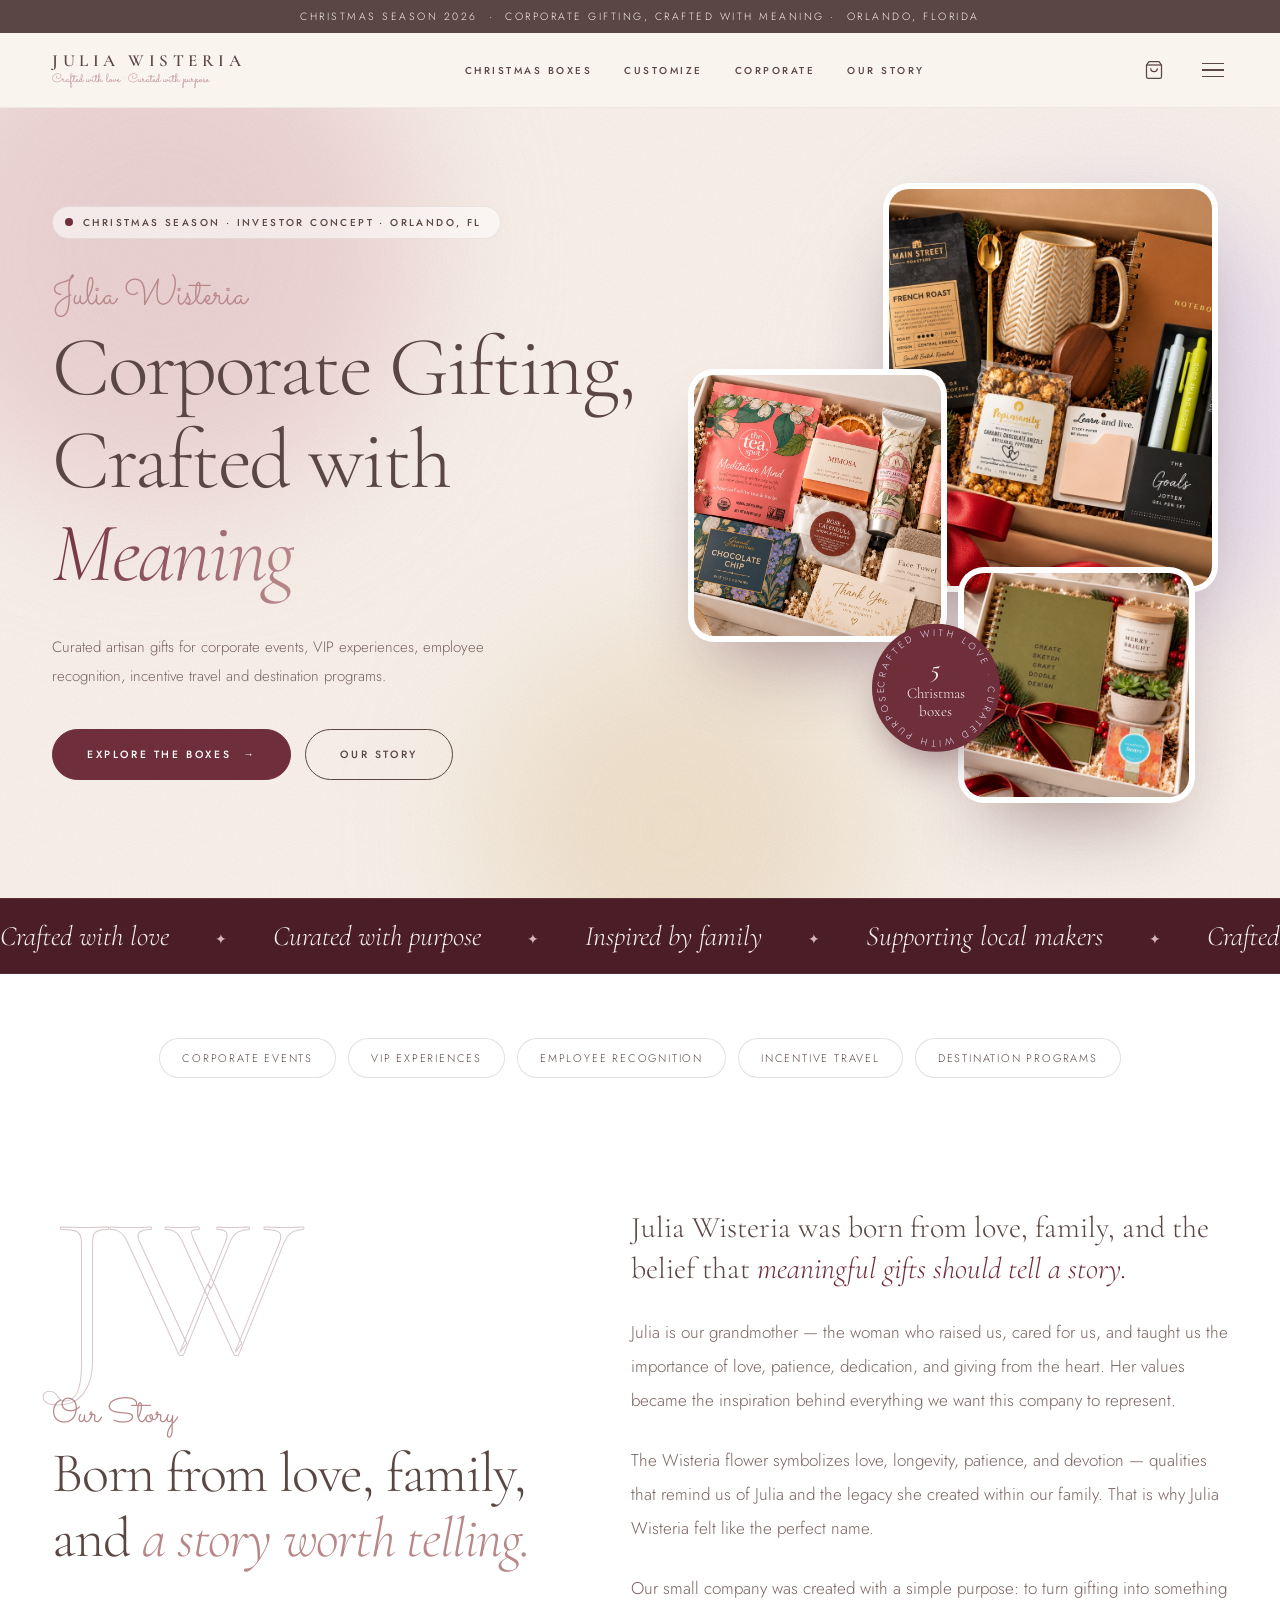
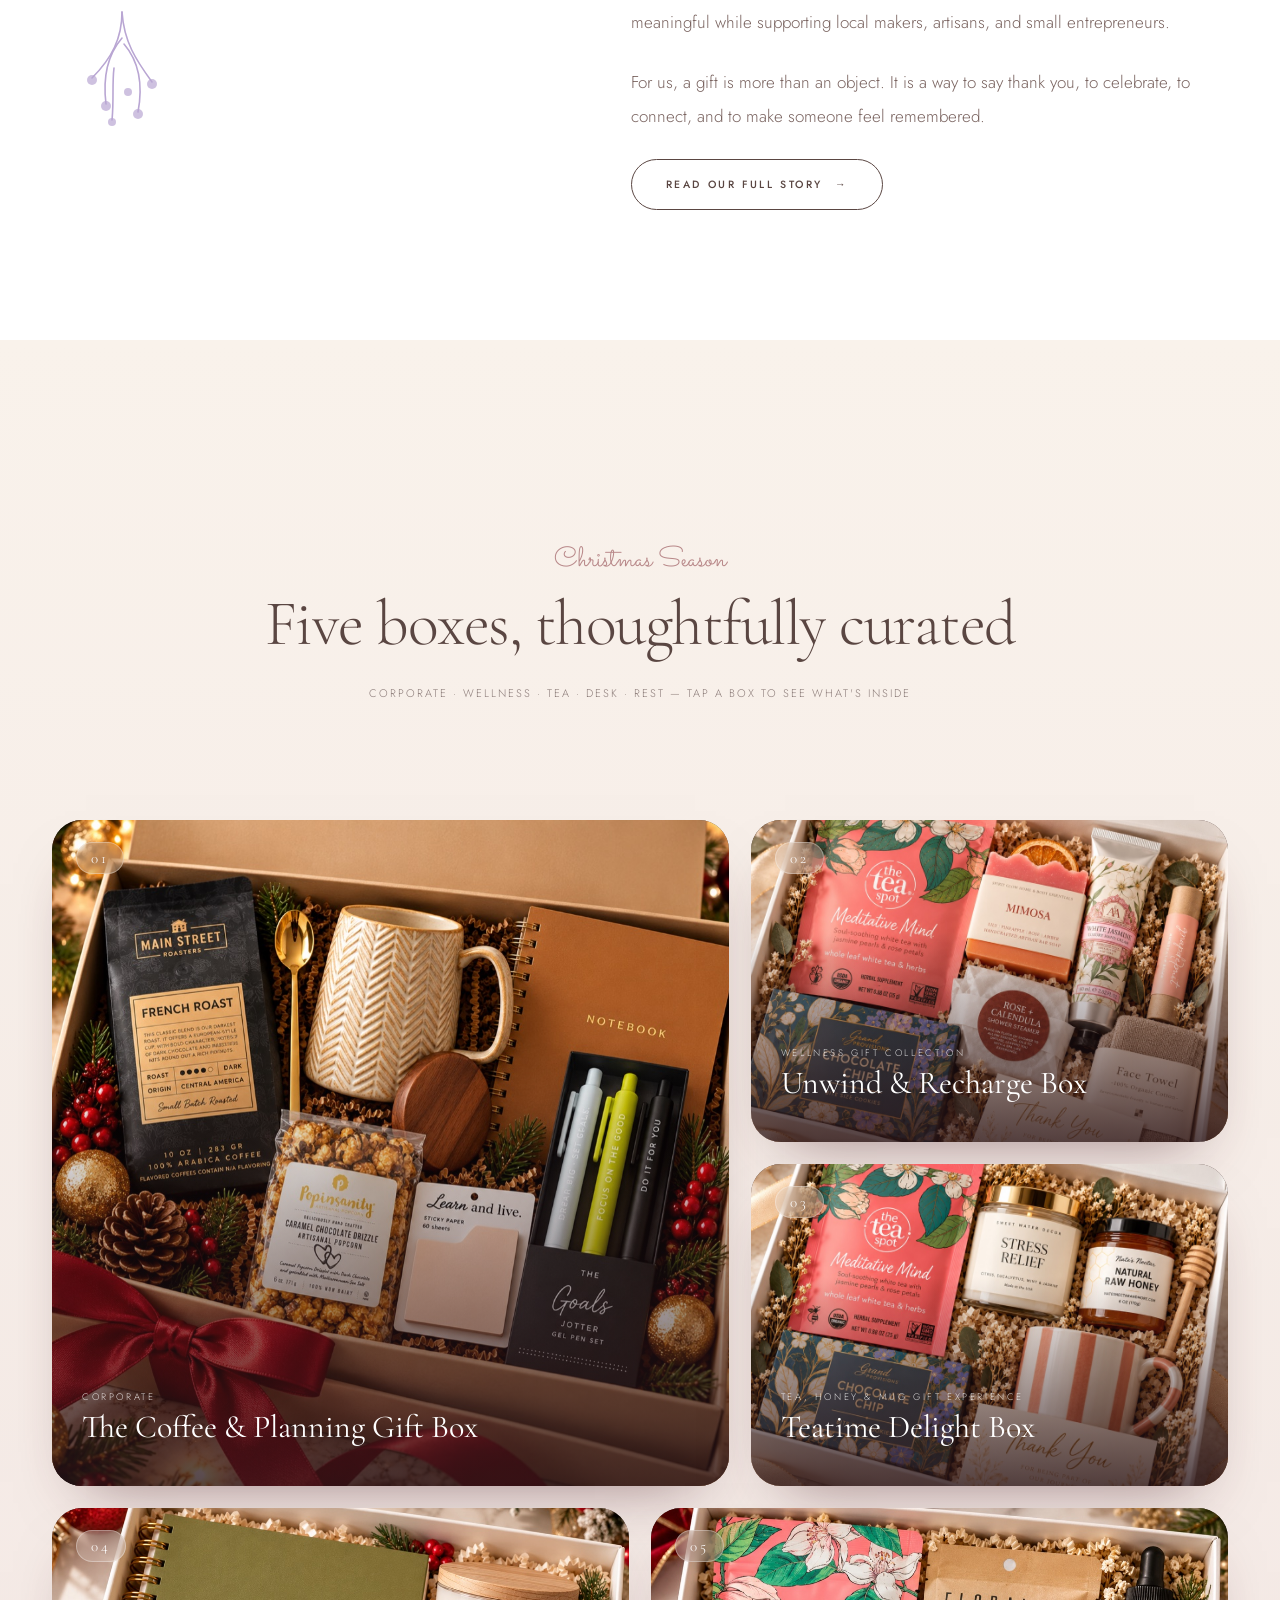
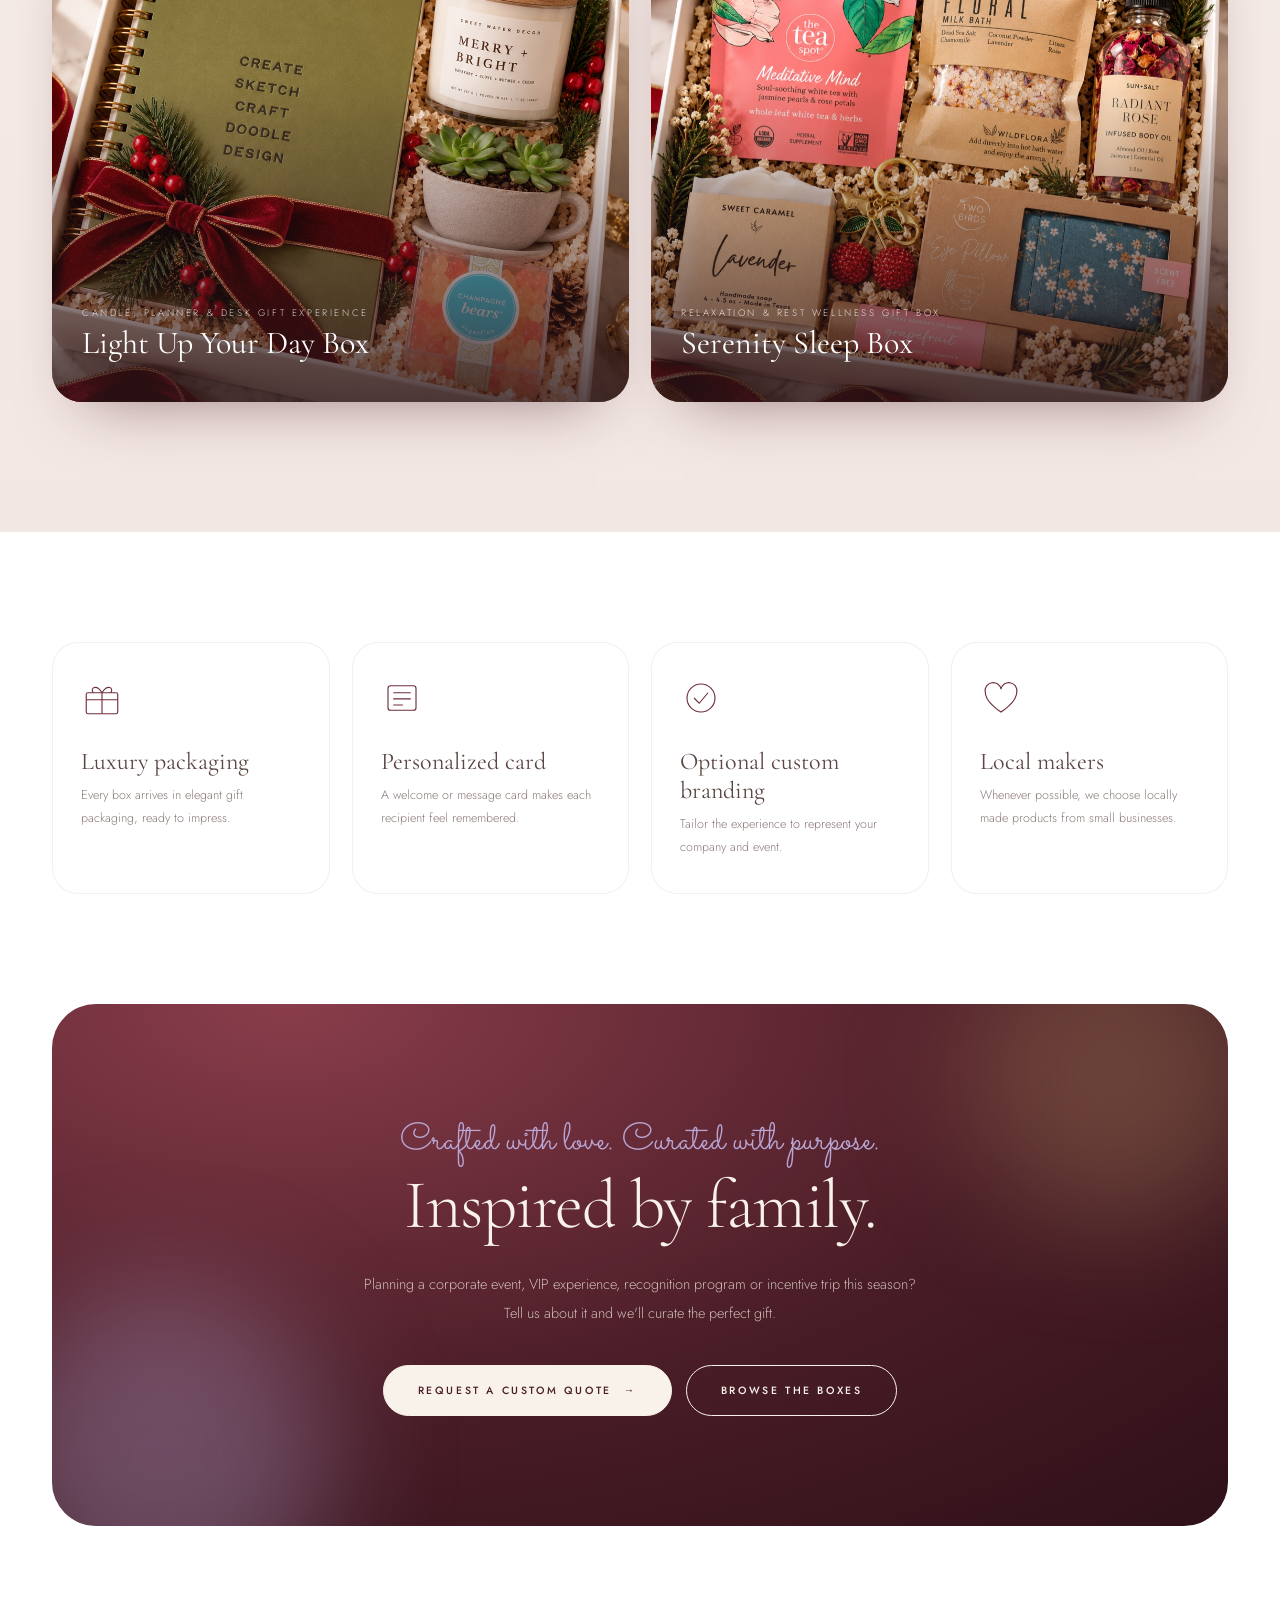
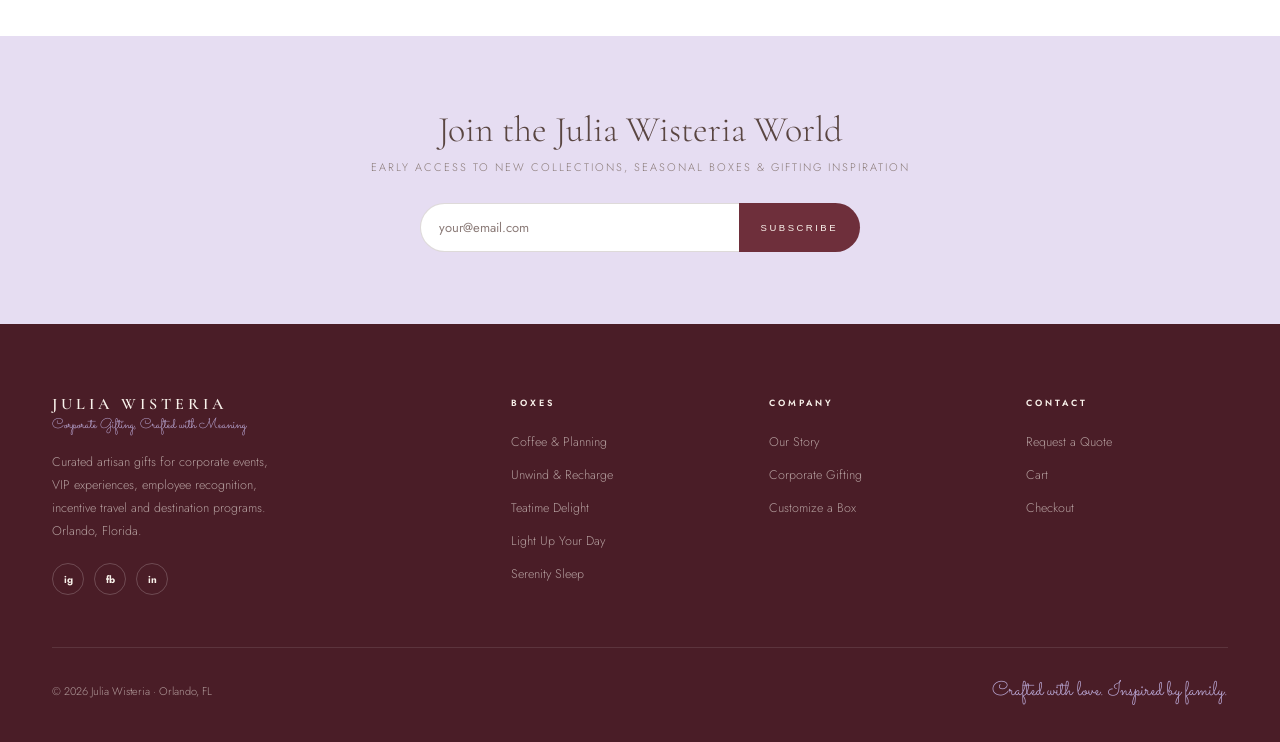
==== index.html @ d41c3364 "Turn static demo into a store matching WordPress - Prices on shop, product and home quick view; add-" ====
<!DOCTYPE html>
<html lang="en">
<head>
<meta charset="UTF-8">
<meta name="viewport" content="width=device-width, initial-scale=1.0">
<title>Julia Wisteria — Corporate Gifting, Crafted with Meaning</title>
<meta http-equiv="refresh" content="0; url=julia-wisteria.html">
<link rel="canonical" href="julia-wisteria.html">
<style>body{margin:0;background:#F9F2EB;color:#5A4642;font-family:Georgia,serif;display:flex;align-items:center;justify-content:center;min-height:100vh}a{color:#6E2F3B}</style>
</head>
<body>
<p><a href="julia-wisteria.html">Julia Wisteria — enter the site</a></p>
<script>location.replace('julia-wisteria.html')</script>
</body>
</html>
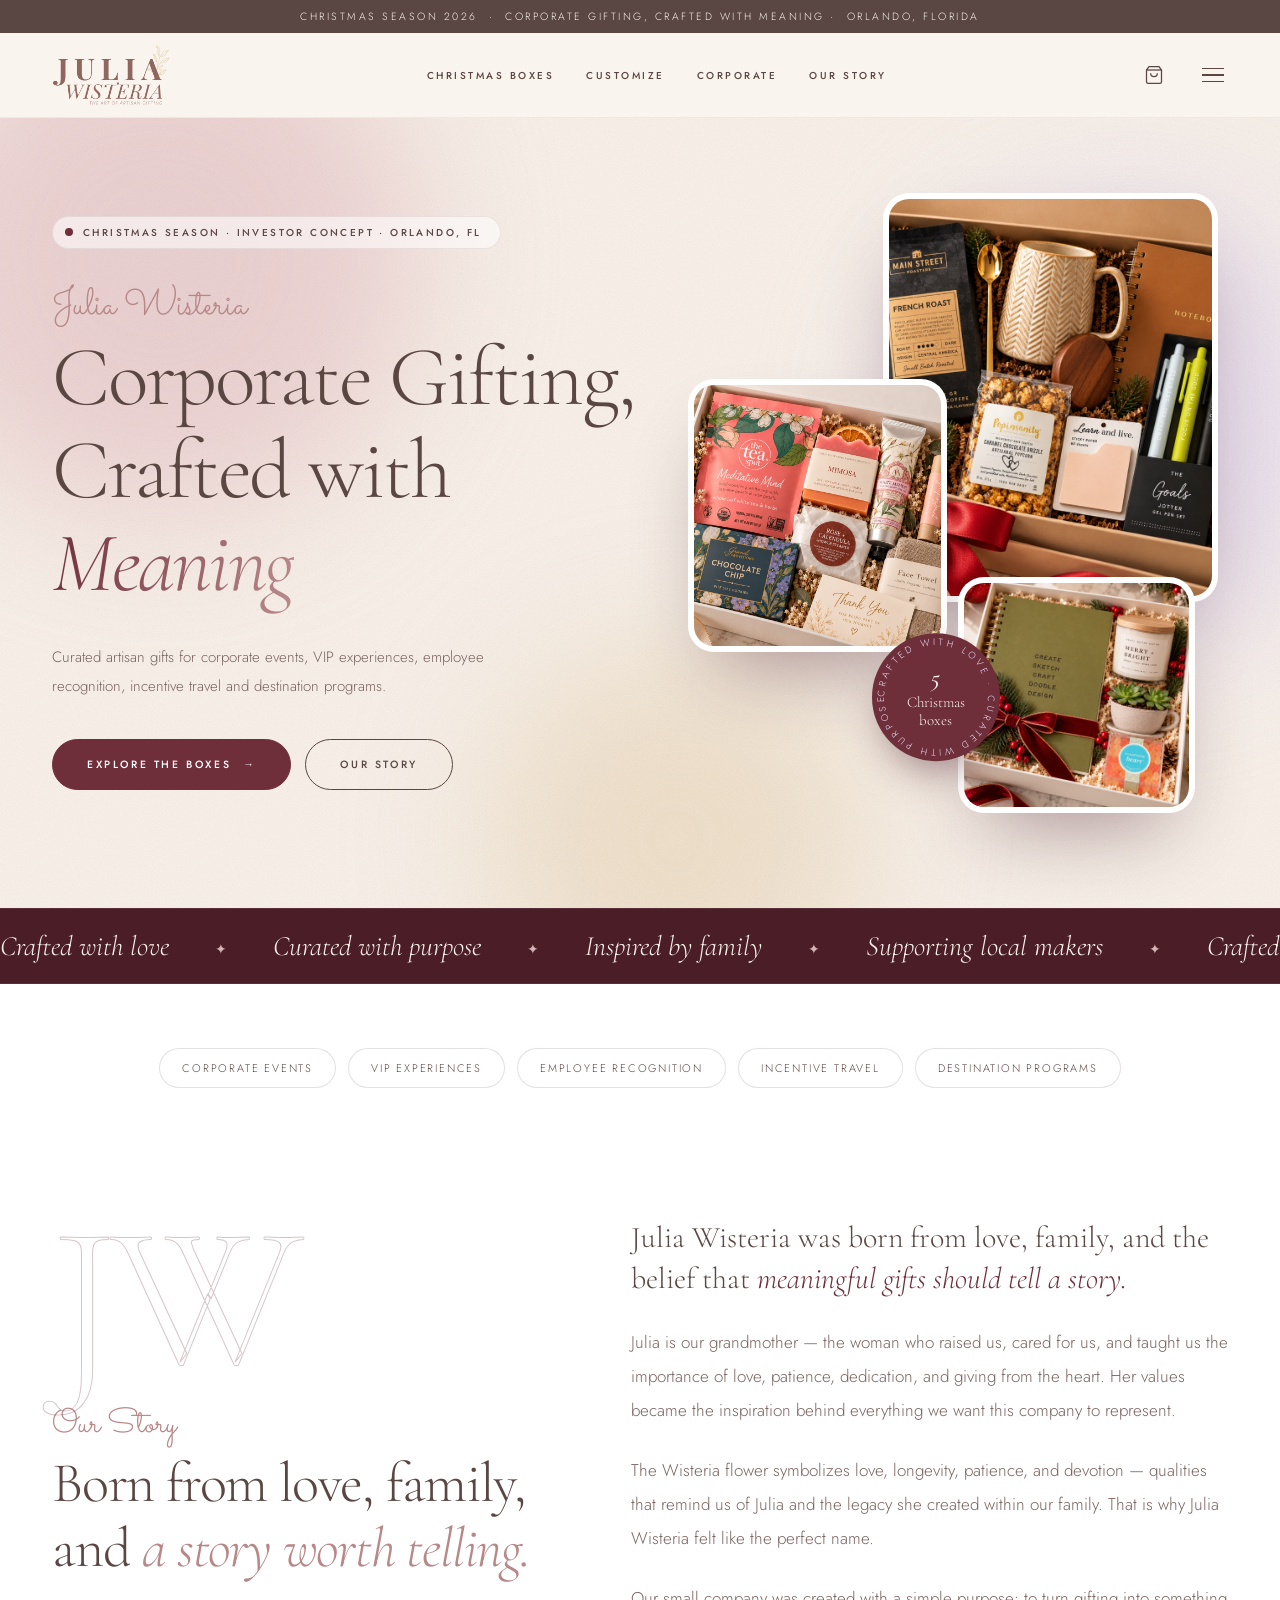
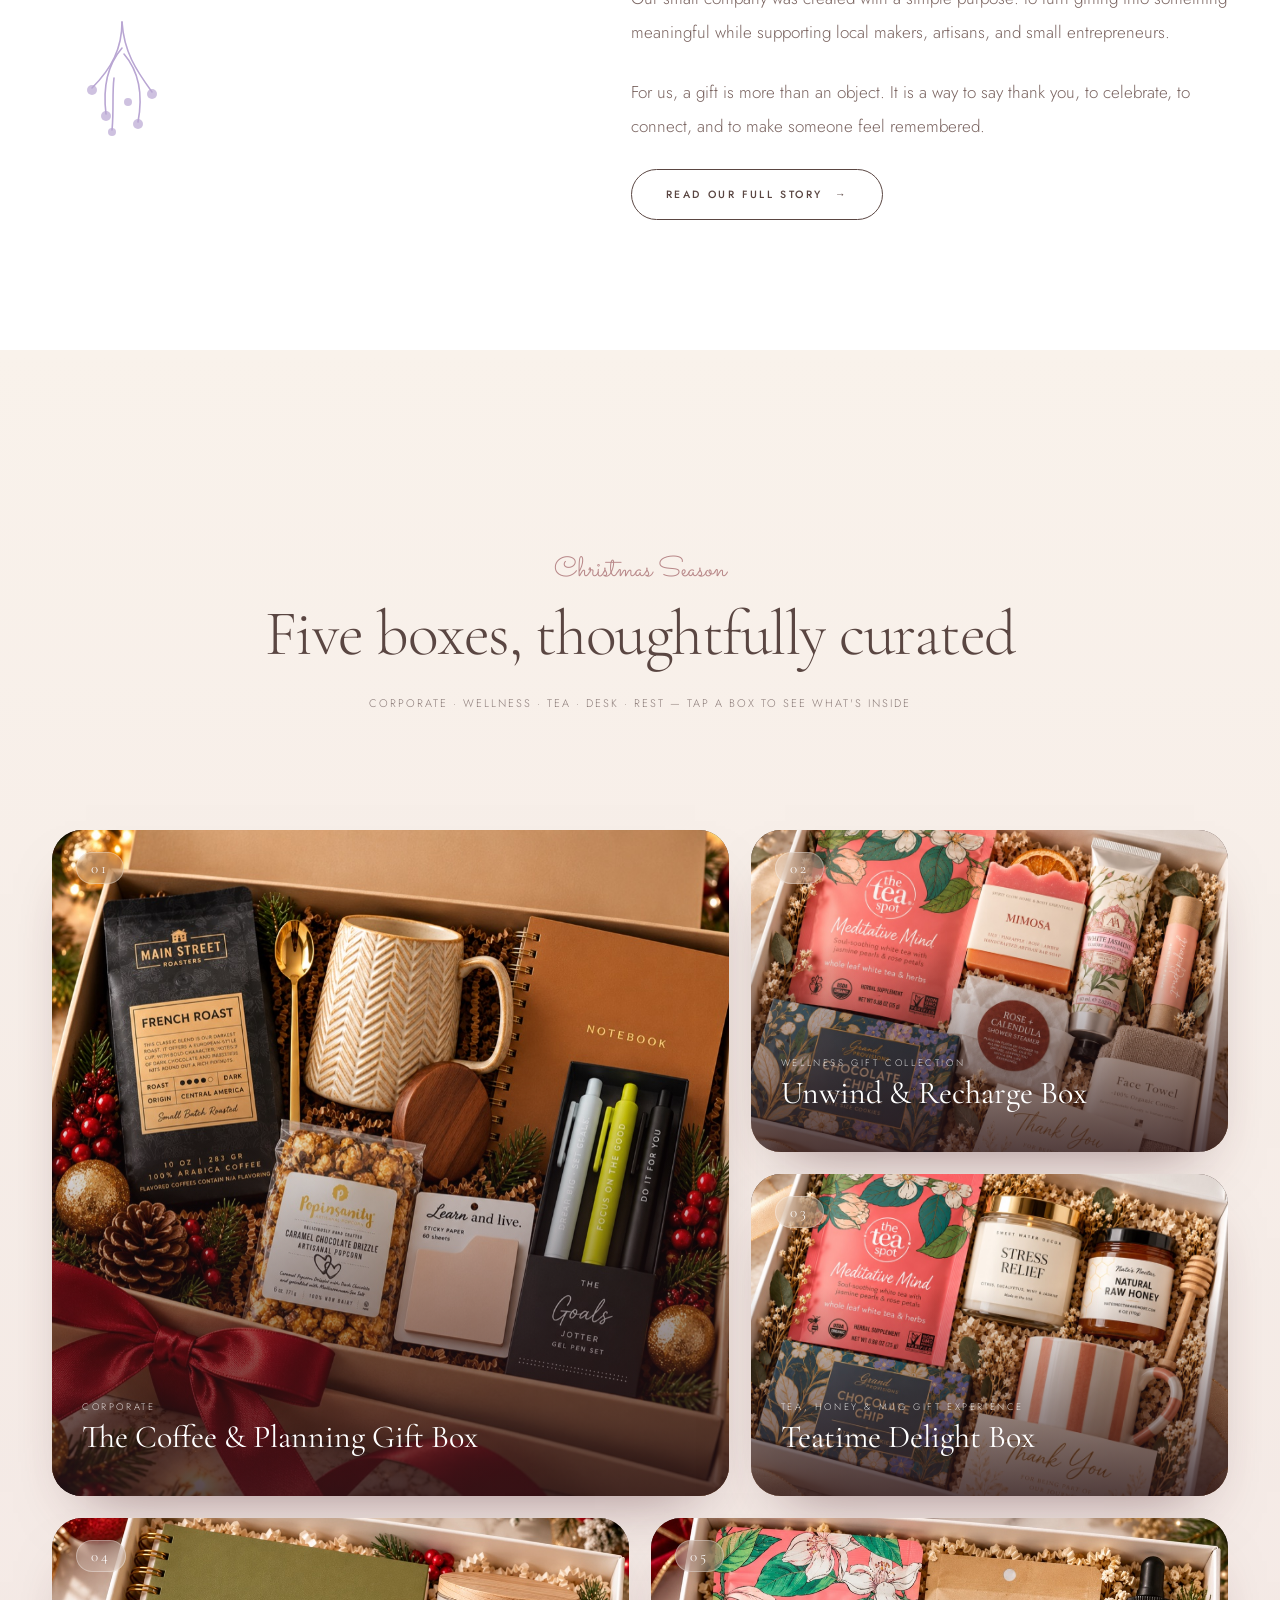
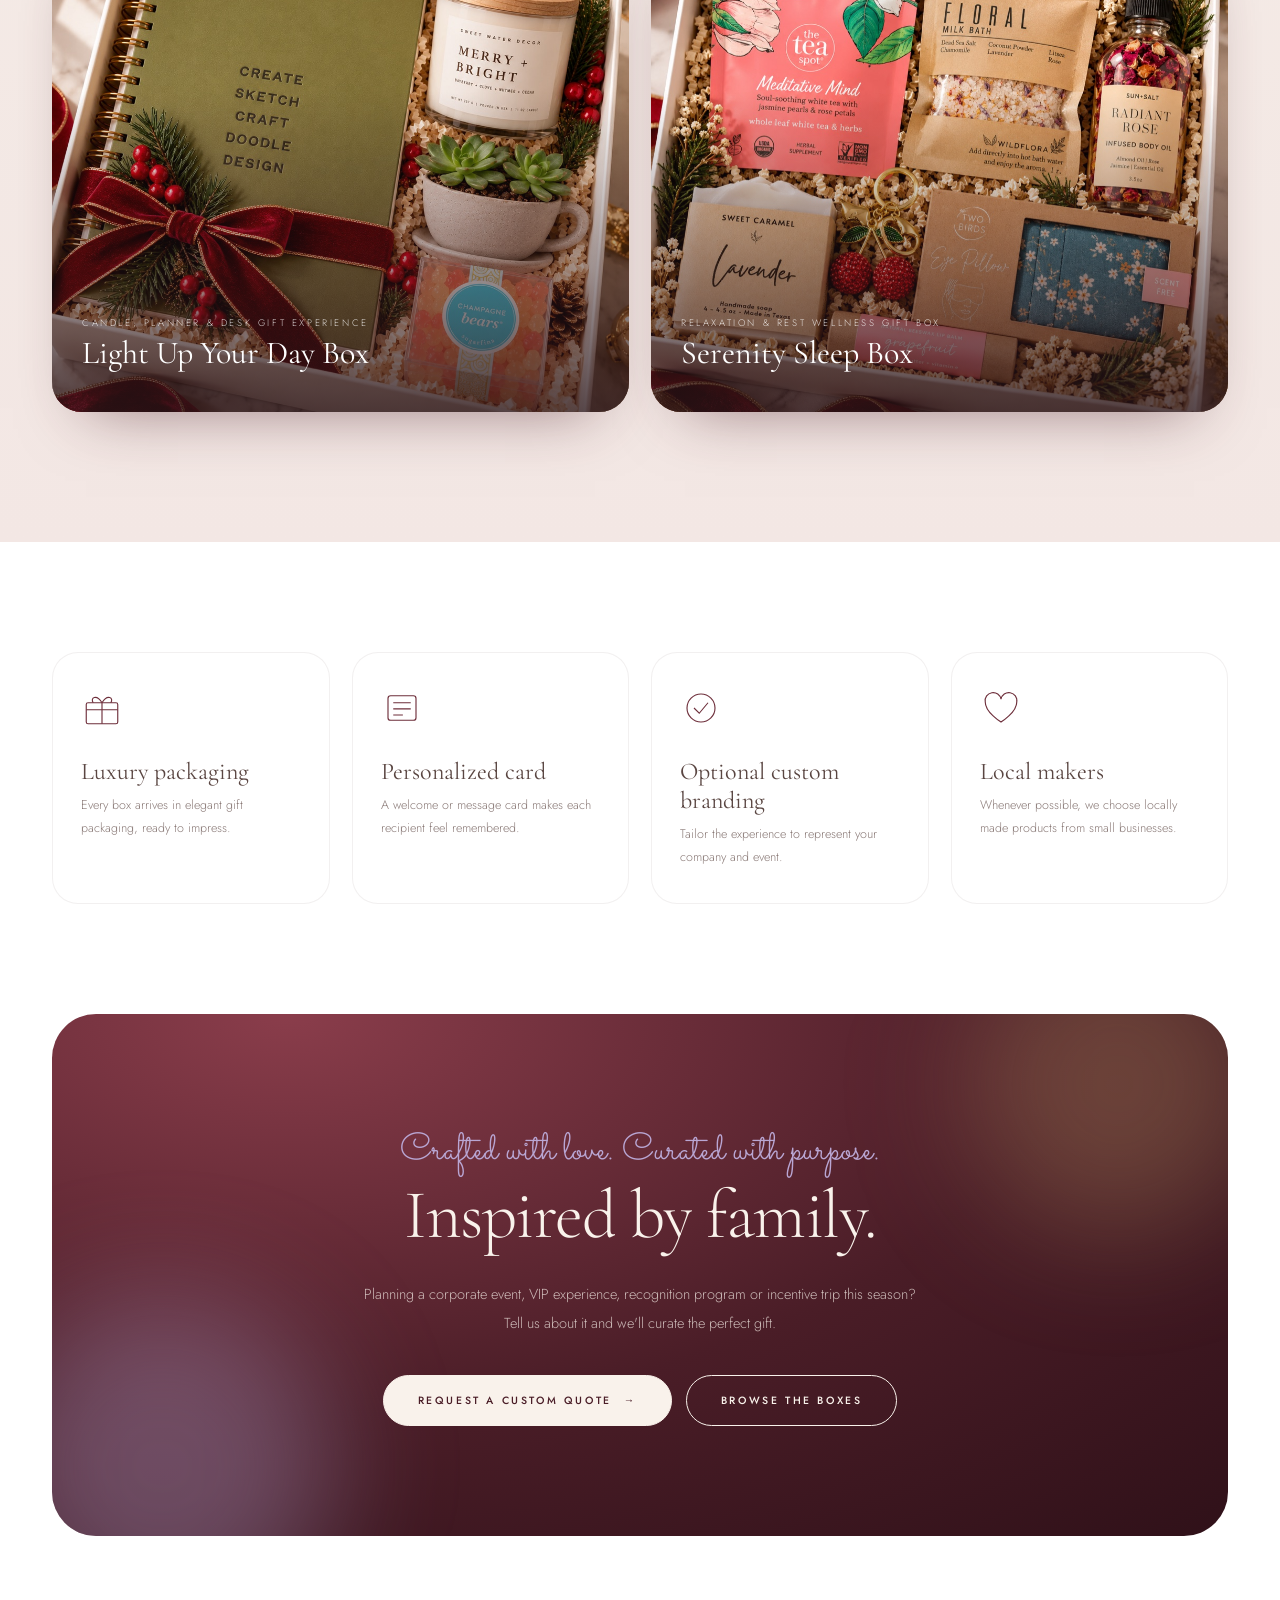
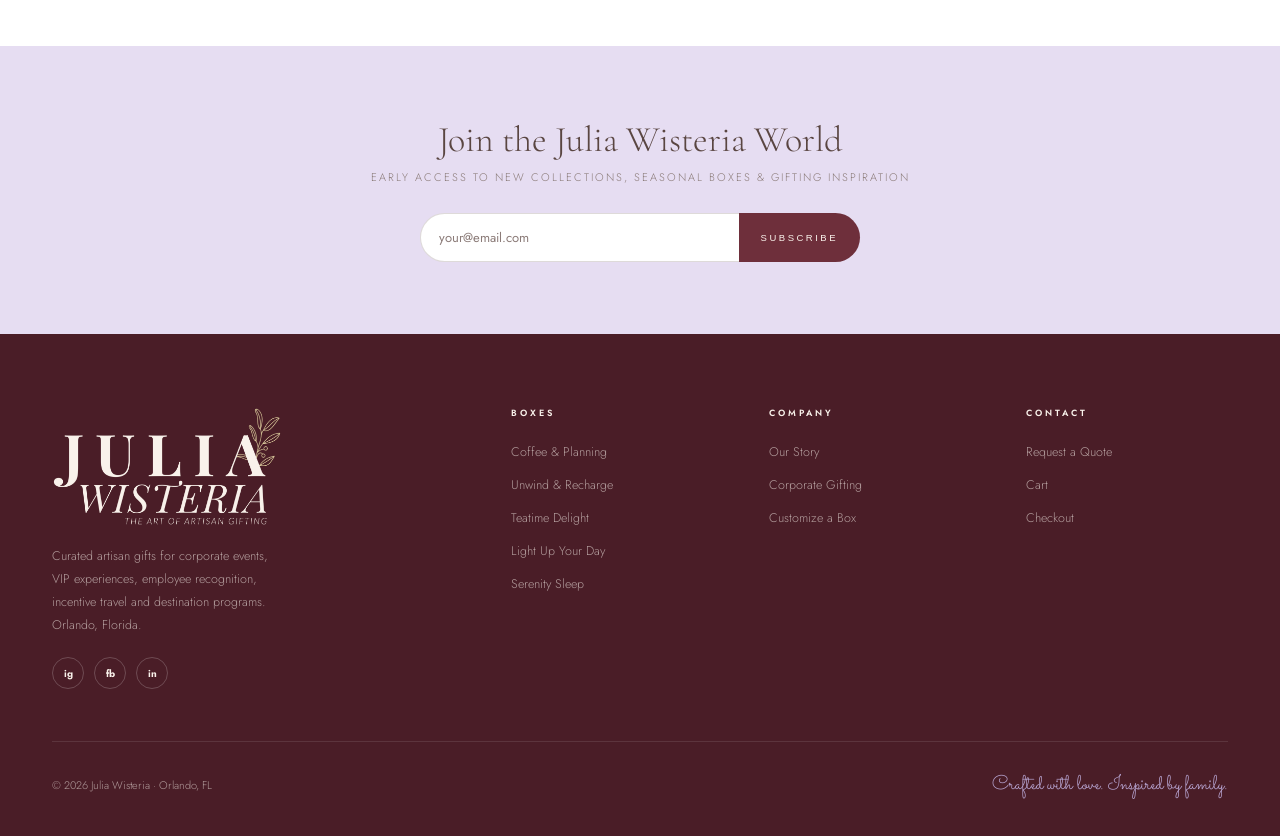
==== commit a7f4844d: "Use the client's logos on the static site and WordPress - Transparent wordmark (normal + light for t" ====
--- a/index.html
+++ b/index.html
@@ -5,6 +5,8 @@
 <meta name="viewport" content="width=device-width, initial-scale=1.0">
 <title>Julia Wisteria — Corporate Gifting, Crafted with Meaning</title>
 <meta http-equiv="refresh" content="0; url=julia-wisteria.html">
+<link rel="icon" type="image/png" sizes="32x32" href="assets/brand/favicon-32.png">
+<link rel="apple-touch-icon" href="assets/brand/apple-touch-icon.png">
 <link rel="canonical" href="julia-wisteria.html">
 <style>body{margin:0;background:#F9F2EB;color:#5A4642;font-family:Georgia,serif;display:flex;align-items:center;justify-content:center;min-height:100vh}a{color:#6E2F3B}</style>
 </head>
